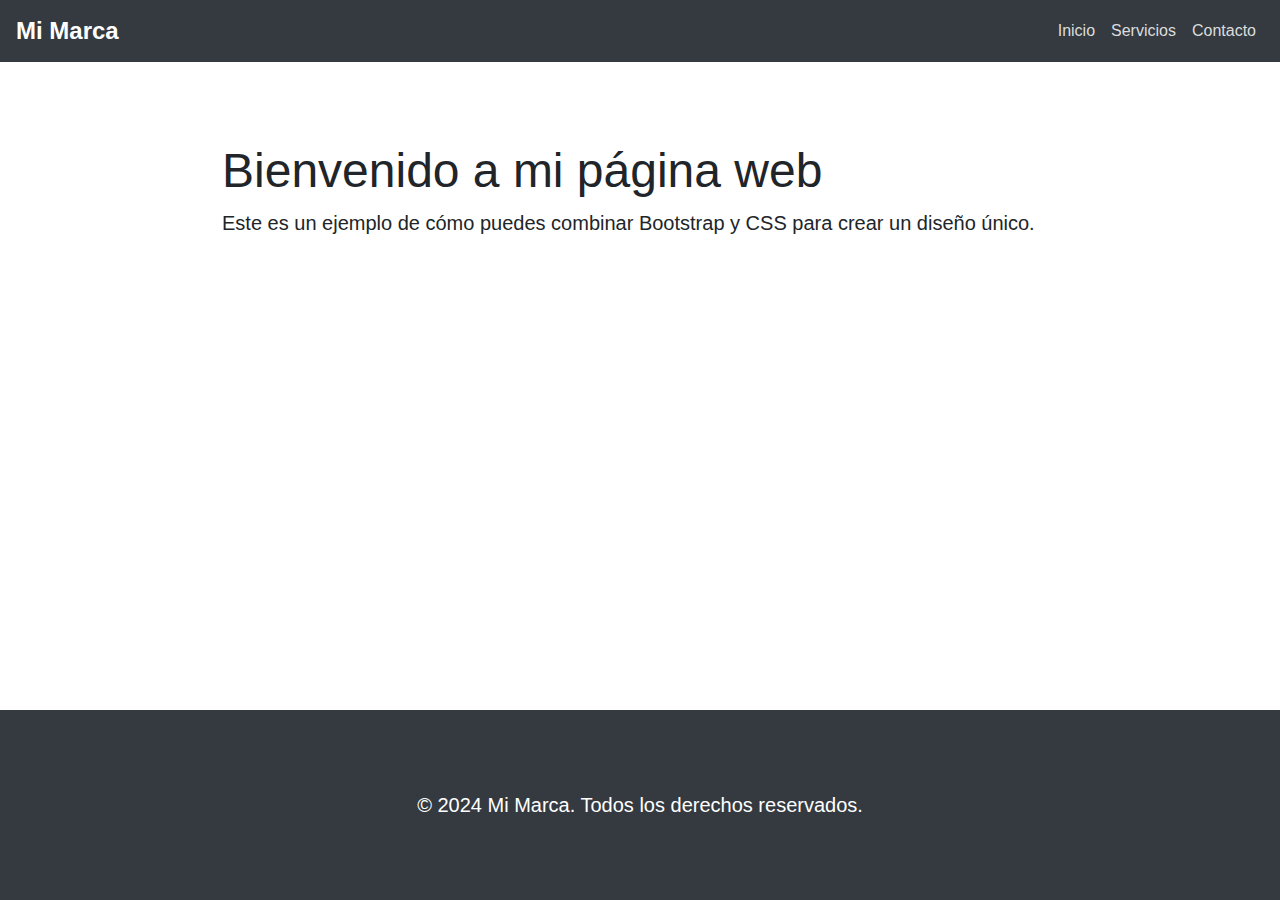
==== index.html @ 7938b510 "Inicio proyecto" ====
<!DOCTYPE html>
<html lang="en">
<head>
    <meta charset="UTF-8">
    <meta name="viewport" content="width=device-width, initial-scale=1.0">
    <title>Mi Página Web</title>
    <link href="https://maxcdn.bootstrapcdn.com/bootstrap/4.5.2/css/bootstrap.min.css" rel="stylesheet">
    <link rel="stylesheet" href="diseño.css">
</head>
<body>

    <!-- Navbar -->
    <nav class="navbar navbar-expand-lg navbar-dark bg-dark">
        <a class="navbar-brand" href="#">Mi Marca</a>
        <button class="navbar-toggler" type="button" data-toggle="collapse" data-target="#navbarNav" aria-controls="navbarNav" aria-expanded="false" aria-label="Toggle navigation">
            <span class="navbar-toggler-icon"></span>
        </button>
        <div class="collapse navbar-collapse" id="navbarNav">
            <ul class="navbar-nav ml-auto">
                <li class="nav-item">
                    <a class="nav-link" href="#">Inicio</a>
                </li>
                <li class="nav-item">
                    <a class="nav-link" href="#">Servicios</a>
                </li>
                <li class="nav-item">
                    <a class="nav-link" href="#">Contacto</a>
                </li>
            </ul>
        </div>
    </nav>

    <!-- Contenido Principal -->
    <div class="container my-5">
        <h1>Bienvenido a mi página web</h1>
        <p>Este es un ejemplo de cómo puedes combinar Bootstrap y CSS para crear un diseño único.</p>
    </div>

    <!-- Footer -->
    <footer class="footer bg-dark text-white text-center">
        <div class="container">
            <p class="mb-0">© 2024 Mi Marca. Todos los derechos reservados.</p>
        </div>
    </footer>

    <script src="https://code.jquery.com/jquery-3.5.1.slim.min.js"></script>
    <script src="https://cdn.jsdelivr.net/npm/@popperjs/core@2.5.4/dist/umd/popper.min.js"></script>
    <script src="https://maxcdn.bootstrapcdn.com/bootstrap/4.5.2/js/bootstrap.min.js"></script>
</body>
</html>
---- diseño.css ----
/* Estilos para la Navbar */
.navbar {
    background-color: #333;
}

.navbar-brand {
    font-size: 1.5rem;
    font-weight: bold;
}

.nav-link {
    color: #ddd !important;
    transition: color 0.3s;
}

.nav-link:hover {
    color: #fff !important;
}

/* Estilos para el Contenido Principal */
.container {
    max-width: 900px; /* Aumenta el ancho máximo del contenedor */
    padding: 2rem; /* Aumenta el padding interno */
    margin-top: 2rem; /* Ajusta el margen superior */
    margin-bottom: 2rem; /* Ajusta el margen inferior */
}

h1 {
    font-size: 3rem; /* Aumenta el tamaño de la fuente del encabezado */
}

p {
    font-size: 1.25rem; /* Aumenta el tamaño de la fuente del párrafo */
}

/* Estilos para el Footer */
.footer {
    position: fixed;
    left: 0;
    bottom: 0;
    width: 100%;
    background-color: #333;
    color: white;
    text-align: center;
    padding: 1rem 0;
}
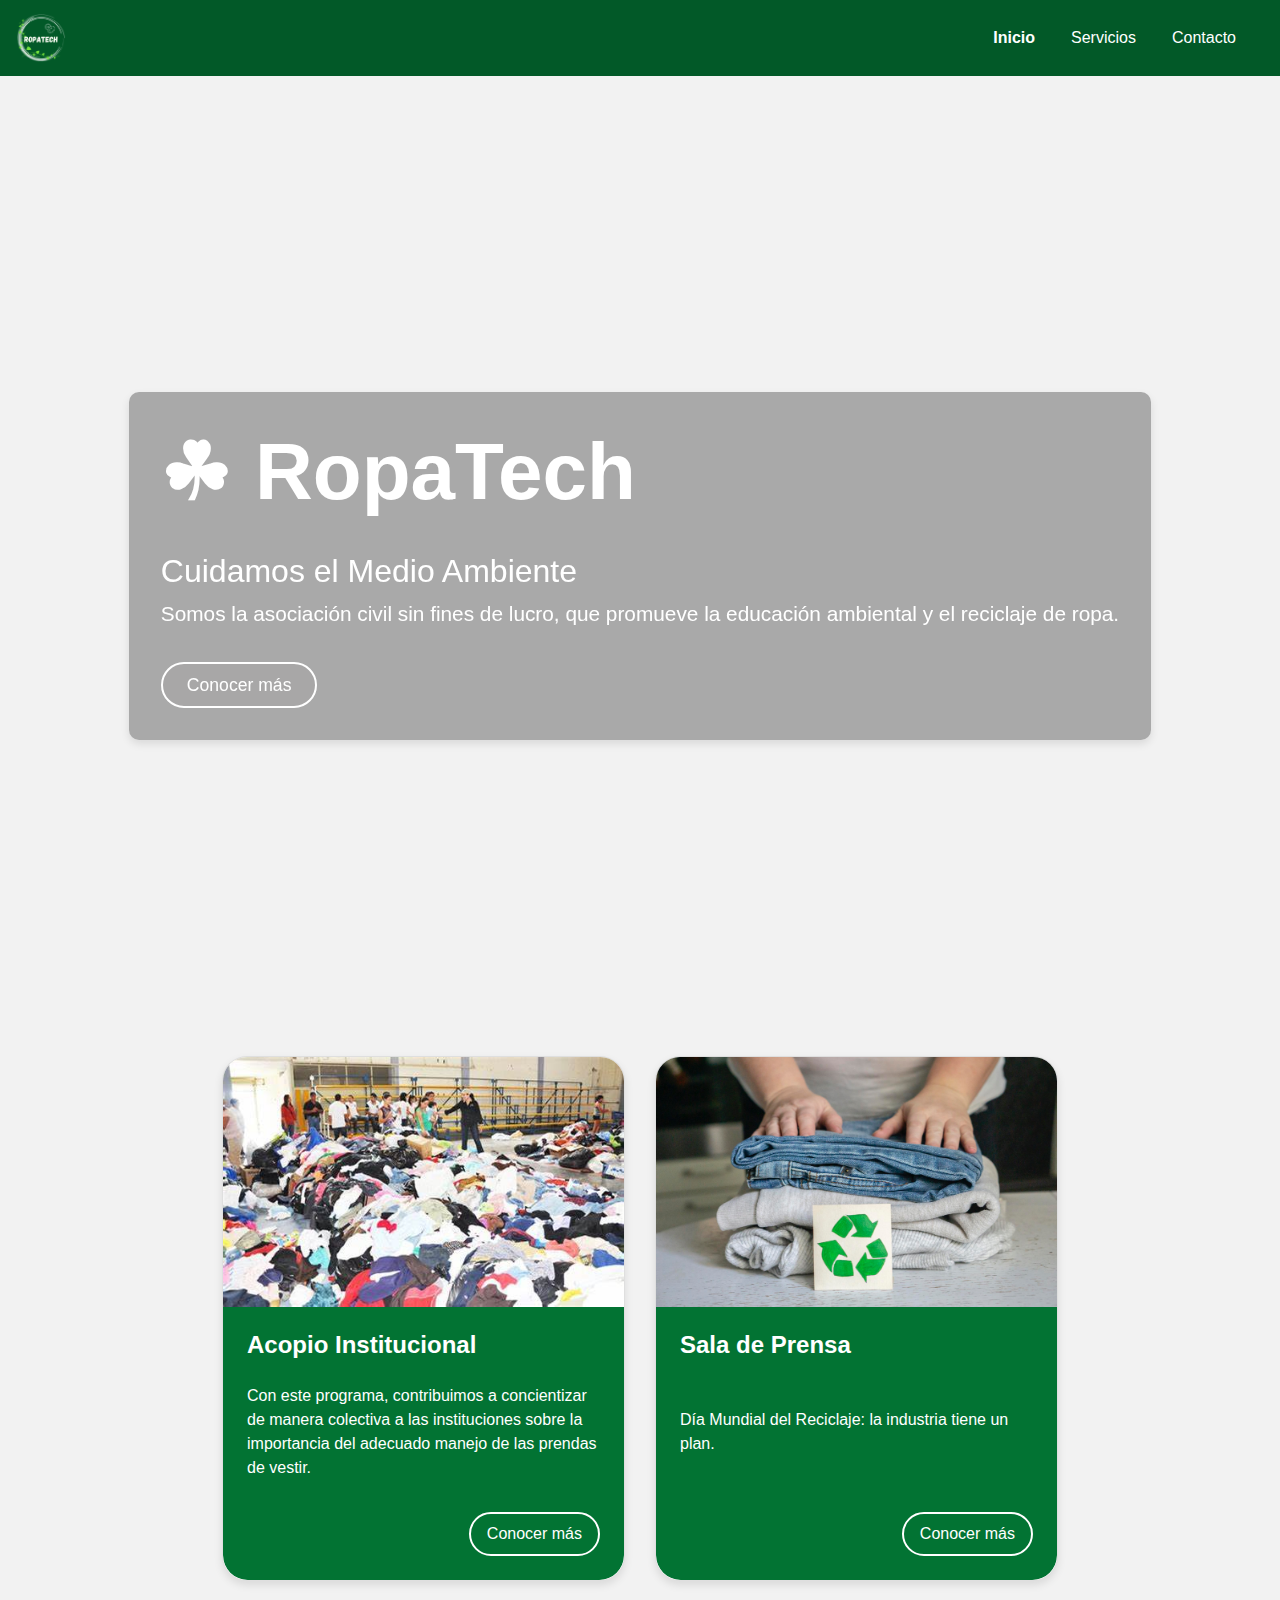
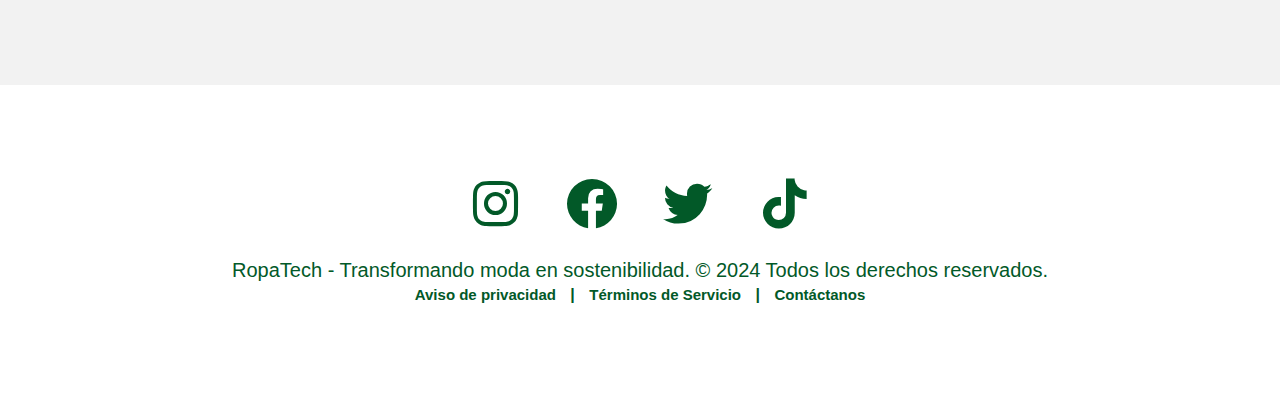
==== commit 90f7691d: "actualizo archivos" ====
--- a/index.html
+++ b/index.html
@@ -3,25 +3,28 @@
 <head>
     <meta charset="UTF-8">
     <meta name="viewport" content="width=device-width, initial-scale=1.0">
-    <title>Mi Página Web</title>
+    <link rel="icon" href="Imagen/1.png" type="image/png">
+    <title>| RopaTech</title>
     <link href="https://maxcdn.bootstrapcdn.com/bootstrap/4.5.2/css/bootstrap.min.css" rel="stylesheet">
-    <link rel="stylesheet" href="diseño.css">
+    <!-- Iconos -->
+	<link rel="stylesheet" href="https://cdn.jsdelivr.net/npm/boxicons@latest/css/boxicons.min.css">
+    <link rel="stylesheet" href="src/diseño.css">
 </head>
 <body>
 
     <!-- Navbar -->
-    <nav class="navbar navbar-expand-lg navbar-dark bg-dark">
-        <a class="navbar-brand" href="#">Mi Marca</a>
+    <nav class="navbar navbar-expand-lg navbar-dark">
+        <a class="navbar-brand" href="index.html"><img src="Imagen/1.png" style="height: 50px;" alt="Logo1"></a>
         <button class="navbar-toggler" type="button" data-toggle="collapse" data-target="#navbarNav" aria-controls="navbarNav" aria-expanded="false" aria-label="Toggle navigation">
             <span class="navbar-toggler-icon"></span>
         </button>
         <div class="collapse navbar-collapse" id="navbarNav">
             <ul class="navbar-nav ml-auto">
-                <li class="nav-item">
-                    <a class="nav-link" href="#">Inicio</a>
+                <li class="nav-item active">
+                    <a class="nav-link" href="index.html">Inicio</a>
                 </li>
                 <li class="nav-item">
-                    <a class="nav-link" href="#">Servicios</a>
+                    <a class="nav-link" href="empresa.html">Servicios</a>
                 </li>
                 <li class="nav-item">
                     <a class="nav-link" href="#">Contacto</a>
@@ -30,16 +33,64 @@
         </div>
     </nav>
 
+    <!-- Imagen de fondo -->
+    <div class="hero-image">
+        <div class="hero-text">
+            <h1>☘︎ RopaTech</h1><br>
+            <h2>Cuidamos el Medio Ambiente</h2>
+            <p>Somos la asociación civil sin fines de lucro, que promueve la educación ambiental y el reciclaje de ropa.</p>
+            <a class="btn btn-outline-light" href="usuario.html">Conocer más</a>
+        </div>
+    </div>
+
     <!-- Contenido Principal -->
     <div class="container my-5">
-        <h1>Bienvenido a mi página web</h1>
-        <p>Este es un ejemplo de cómo puedes combinar Bootstrap y CSS para crear un diseño único.</p>
+        <div class="row">
+            <div class="col-sm-12 col-md-6 mb-4"> <!-- Cambiado de col-md-6 a col-md-8 -->
+                <div class="card custom-card">
+                    <img src="Imagen/centro_acopio.jpg" class="card-img-top" alt="Acopio Institucional">
+                    <div class="card-body">
+                        <h5 class="card-title">Acopio Institucional</h5>
+                        <p class="card-text">Con este programa, contribuimos a concientizar de manera colectiva a las instituciones sobre la importancia del adecuado manejo de las prendas de vestir.</p>
+                        <a href="acopio.html" class="btn btn-outline-light">Conocer más</a>
+                    </div>
+                </div>
+            </div>
+            <div class="col-sm-12 col-md-6 mb-4"> <!-- Cambiado de col-md-6 a col-md-8 -->
+                <div class="card custom-card">
+                    <img src="Imagen/ropa.jpg" class="card-img-top" alt="Sala de Prensa">
+                    <div class="card-body">
+                        <h5 class="card-title">Sala de Prensa</h5>
+                        <p class="card-text">Día Mundial del Reciclaje: la industria tiene un plan.</p>
+                        <a href="info.html" class="btn btn-outline-light">Conocer más</a>
+                    </div>
+                </div>
+            </div>
+            
+        </div>
     </div>
+    
+    
 
     <!-- Footer -->
-    <footer class="footer bg-dark text-white text-center">
+    <footer class="footer">
         <div class="container">
-            <p class="mb-0">© 2024 Mi Marca. Todos los derechos reservados.</p>
+            <a href="https://www.instagram.com/" target="_blank" class="social_link" id="f1">
+                <i class="bx bxl-instagram social_icon"></i>
+            </a>
+            <a href="https://es-la.facebook.com/" target="_blank" class="social_link">
+                <i class="bx bxl-facebook-circle social_icon"></i>
+            </a>
+            <a href="https://twitter.com/?lang=es" target="_blank" class="social_link">
+                <i class="bx bxl-twitter social_icon"></i>
+            </a>
+            <a href="https://www.tiktok.com/es/" target="_blank" class="social_link">
+                <i class="bx bxl-tiktok social_icon"></i>
+            </a>
+            <br>
+            <p class="mb-0">RopaTech - Transformando moda en sostenibilidad. © 2024 Todos los derechos reservados. 
+                <b><h6><a class="social_link tam" href="#">Aviso de privacidad</a> | <a class="social_link tam" href="#">Términos de Servicio</a> | <a class="social_link tam" href="#">Contáctanos</a></h6></b>
+            </p>
         </div>
     </footer>
 
--- a/src/diseño.css
+++ b/src/diseño.css
@@ -0,0 +1,410 @@
+body{
+    background-color: #F2F2F2;
+}
+
+/* Estilos para la Navbar */
+.navbar {
+    background-color: #025928; /* Verde oscuro */
+}
+
+.navbar-brand {
+    font-size: 1.5rem;
+    font-weight: bold;
+}
+
+/* Estilo para los enlaces de la barra de navegación */
+.nav-item a {
+    text-decoration: none; /* Quita el subrayado de los enlaces */
+    color: rgb(255, 255, 255, 0.5); /* Color de texto para los enlaces no activos */
+    padding: 10px; /* Espaciado interno */
+}
+
+/* Estilo para la página activa */
+.nav-item.active a {
+    color: #28a745; /* Cambia el color de texto para el enlace activo */
+    font-weight: bold; /* Añade negrita al enlace activo para resaltarlo */
+}
+
+.nav-link {
+    color: #fff !important; /* Blanco para contraste */
+    transition: color 0.3s;
+    margin-right: 20px;
+}
+
+.nav-link:hover {
+    color: #d4d4d4 !important; /* Gris claro al pasar el cursor */
+    border-bottom: 2px solid #d4d4d4;
+}
+
+/* Estilos para la imagen de fondo */
+.hero-image {
+    background-image: url('/Software/Imagen/reciclaje_ropa.jpg'); 
+    height: 100vh;
+    background-position: center;
+    background-repeat: no-repeat;
+    background-size: cover;
+    position: relative;
+    color: white;
+    text-align: center;
+    display: flex;
+    justify-content: center;
+    align-items: center;
+}
+
+.hero-text {
+    background-color: rgba(0, 0, 0, 0.3); /* Fondo semitransparente */
+    backdrop-filter: blur(5px); /* Difuminado */
+    padding: 2rem;
+    border-radius: 10px;
+    box-shadow: 0 4px 8px rgba(0, 0, 0, 0.1); /* Sombra sutil */
+    text-align: left;
+    margin-top: 80px; /* Margen superior para separar del navbar */
+}
+
+.hero-text h1 {
+    font-size: 5rem;
+    font-family: 'Arial', sans-serif; /* Cambiar el tipo de letra */
+    font-weight: bold;
+}
+
+.hero-text p {
+    font-size: 1.3rem;
+    font-family: 'Arial', sans-serif; /* Cambiar el tipo de letra */
+}
+
+.hero-text .btn {
+    margin-top: 1rem;
+    font-size: 1.1rem;
+    padding: 0.5rem 1.5rem;
+    background-color: rgba(161, 160, 160, 0.3); /* Fondo blanco semitransparente */
+    border: 2px solid white; /* Contorno blanco */
+    border-radius: 25px; /* Bordes curvos */
+    color: white; /* Texto en blanco */
+    transition: background-color 0.3s, color 0.3s; /* Transición suave para el fondo y el texto */
+}
+
+.hero-text .btn:hover {
+    background-color: rgba(255, 255, 255, 0.5); /* Fondo más opaco al pasar el cursor */
+    color: #333; /* Cambia el color del texto al pasar el cursor */
+}
+
+
+/* Estilos para el Contenido Principal */
+.container {
+    max-width: 900px; /* Aumenta el ancho máximo del contenedor */
+    padding: 2rem; /* Aumenta el padding interno */
+    margin-top: 2rem; /* Ajusta el margen superior */
+    margin-bottom: 2rem; /* Ajusta el margen inferior */
+}
+
+.custom-card {
+    display: flex;
+    flex-direction: column;
+    justify-content: space-between;
+    border-radius: 25px; /* Bordes curvos */
+    overflow: hidden; /* Para que las esquinas de la imagen también sean curvadas */
+    box-shadow: 0 4px 8px rgba(0, 0, 0, 0.1); /* Sombra sutil */
+    margin-bottom: 2rem; /* Mayor espaciado entre los contenedores */
+    height: 100%; /* Asegura que las tarjetas se estiren para ocupar el espacio */
+    max-width: 100%; /* Asegura que el contenedor ocupe el ancho máximo permitido */
+}
+
+.custom-card .card-img-top {
+    flex-shrink: 0;
+    object-fit: cover; /* Asegura que la imagen cubra el contenedor sin deformarse */
+    height: 250px; /* Incrementa la altura de la imagen */
+}
+
+.custom-card .card-body {
+    background-color: #027333; /* Fondo verde */
+    color: white; /* Texto blanco */
+    border-radius: 0 0 25px 25px; /* Bordes curvos solo en la parte inferior */
+    padding: 1.5rem; /* Espaciado interno */
+    flex-grow: 1; /* Asegura que el cuerpo crezca para llenar el espacio */
+    display: flex;
+    flex-direction: column;
+    justify-content: space-between;
+}
+
+.custom-card .card-title {
+    font-size: 1.5rem; /* Tamaño de fuente del título */
+    font-weight: bold; /* Negrita para el título */
+    margin-bottom: 0.5rem; /* Espaciado inferior del título */
+}
+
+.custom-card .card-text {
+    font-size: 1rem; /* Tamaño de fuente del texto */
+    margin-bottom: 1rem; /* Espaciado inferior del texto */
+}
+
+.custom-card .btn {
+    background-color: #027333; /* Fondo blanco semitransparente */
+    border: 2px solid white; /* Contorno blanco */
+    border-radius: 25px; /* Bordes curvos */
+    color: white; /* Texto blanco */
+    transition: background-color 0.3s, color 0.3s; /* Transición suave para el fondo y el texto */
+    font-size: 1rem; /* Tamaño de fuente del botón */
+    padding: 0.5rem 1rem; /* Espaciado interno del botón */
+    align-self: flex-end; /* Alinea el botón al final del contenedor */
+}
+
+.custom-card .btn:hover {
+    background-color: rgba(255, 255, 255, 0.5); /* Fondo más opaco al pasar el cursor */
+    color: #333; /* Cambia el color del texto al pasar el cursor */
+}
+
+
+h1 {
+    font-size: 3rem; /* Aumenta el tamaño de la fuente del encabezado */
+}
+
+p {
+    font-size: 1.25rem; /* Aumenta el tamaño de la fuente del párrafo */
+}
+
+/* Estilos para el Footer */
+.footer {
+    background-color: #FFFFFF; 
+    color: #025928;
+    text-align: center;
+    padding: 1rem 0;
+    margin-top: auto;
+}
+
+@media (max-width: 760px) {
+    #staticmap{
+        max-width: 100%;
+        height: auto;  
+    }
+    .hero-text {
+        margin-top: 30px; 
+        padding: .5rem;
+        /* Asegura que el cuadro ocupe el ancho completo */
+    }
+
+    .hero-text h1 {
+        font-size: 2rem;
+    }
+
+    .hero-text p {
+        font-size: 0.9rem; 
+    }
+
+    .hero-text .btn {
+        font-size: 0.9rem; 
+        padding: 0.4rem 0.8rem; 
+    }
+
+    .image-container {
+        text-align: center;
+    }
+
+    .infografia {
+        max-width: 100%;
+        height: auto;
+    }
+    #formulario {
+        margin-left: 40px;
+    max-width: 60%;
+    padding: 40px;
+   
+
+    }
+    }
+
+
+/*Footer*/
+.social_link{
+    font-size: 60px;
+    color: #025928;
+    margin-left: 10px;
+    margin-right: 10px;
+}
+.social_link:hover{
+    text-decoration: none;
+    color: rgba(2, 89, 40, 0.5);;
+}
+
+.social_icon:hover{
+    background-color: rgb(255, 255, 255, 0.5);
+    border-radius: 50%;
+}
+
+.imf {
+    height: 150px;
+    margin-bottom: 50px;
+}
+
+.tam {
+    margin-top: 5px;
+    font-size: 15px;
+}
+
+/*Onda*/
+.wave-container {
+    margin-top: 10px;
+    position: relative;
+    width: 100%;
+    height: 20px;
+    overflow: hidden;
+}
+
+.wave {
+    position: absolute;
+    bottom: 0;
+    width: 100%;
+    height: auto;
+}
+
+/* Contenido Principal */
+.container-fluid {
+    max-width: 90%; /* Aumenta el ancho máximo del contenedor */
+    padding: 2rem; /* Aumenta el padding interno */
+}
+
+/*Formulario*/
+#formulario {
+    margin-left: 20px;
+    max-width: 35%;
+    padding: 20px;
+    border-radius: 8px;
+    background-color: white;
+    box-shadow: 0 0 10px rgba(0, 0, 0, 0.1);
+}
+
+#formulario h2 {
+    margin-top: 100px;
+    color: #333;
+}
+
+input[type="text"] {
+    margin-left: 5%;
+    width: calc(65% - 12px);
+    padding: 8px;
+    margin-bottom: 15px;
+    border: none;
+    border-radius: 20px;
+    background-color: #f0f0f0;
+    transition: all 0.3s ease;
+}
+
+input[type="text"]:focus {
+    outline: none;
+    background-color: #e0e0e0;
+}
+
+.anc{
+    width: 100%;
+}
+
+.mapita {
+    width: 100%;
+}
+
+.mapa {
+    margin-left: auto;
+}
+
+/*Css info*/
+/* Estilos para la sección de Sobre Nosotros */
+#sobrenosotros {
+    padding: 2rem;
+    background-color: #f2f2f2;
+    text-align:justify;
+}
+
+#sobrenosotros .text-container {
+    background-color: white;
+    padding: 2rem;
+    border-radius: 10px;
+    box-shadow: 0 4px 8px rgba(0, 0, 0, 0.1); /* Sombra sutil */
+}
+
+#sobrenosotros h1 {
+    text-align:center;
+    font-size: 4.5rem;
+    color: #025928;
+    margin-bottom: 0.5rem;
+}
+
+#sobrenosotros h2 {
+    font-size: 1.5rem;
+    color: #333;
+    margin-bottom: 1rem;
+    font-weight: normal;
+}
+
+#sobrenosotros p {
+    font-size: 1.2rem;
+    color: #333;
+    line-height: 1.5;
+    margin-bottom: 1rem;
+}
+
+#impacto-ambiental li {
+    font-size: 1.5rem;
+    color: #333;
+    margin-bottom: 1rem;
+}
+#impacto-ambiental ul {
+    font-size: 1.3rem;
+    color: #333;
+    margin-bottom: 1rem;
+}
+
+#reciclaje-ropa .image-container {
+    text-align: center;
+    margin-bottom: 2rem;
+}
+
+#reciclaje-ropa .infografia {
+    max-width: 100%;
+    height: auto;
+    border-radius: 10px;
+    box-shadow: 0 4px 8px rgba(0, 0, 0, 0.1); /* Sombra sutil */
+}
+/* Mejora del diseño del formulario y el mapa */
+/* Mejora del diseño del formulario y el mapa */
+.container-fluid {
+    max-width: 90%;
+    padding: 2rem;
+    margin-top: 2rem;
+    margin-bottom: 2rem;
+    background: #ffffff;
+    border-radius: 10px;
+    box-shadow: 0 2px 10px rgba(0, 0, 0, 0.1);
+}
+
+#formulario {
+    padding: 20px;
+    border-radius: 8px;
+    background-color: white;
+    box-shadow: 0 0 10px rgba(0, 0, 0, 0.1);
+}
+
+.form-group label {
+    font-weight: bold;
+}
+
+.form-control {
+    border-radius: 5px;
+    box-shadow: inset 0 1px 2px rgba(0, 0, 0, 0.1);
+    margin-bottom: 15px;
+    width: 100%;
+}
+
+
+.mapa {
+    position: relative;
+}
+
+#staticMap {
+    border-radius: 10px;
+    box-shadow: 0 2px 10px rgba(0, 0, 0, 0.1);
+}
+
+#map {
+    border-radius: 10px;
+    box-shadow: 0 2px 10px rgba(0, 0, 0, 0.1);
+}
+
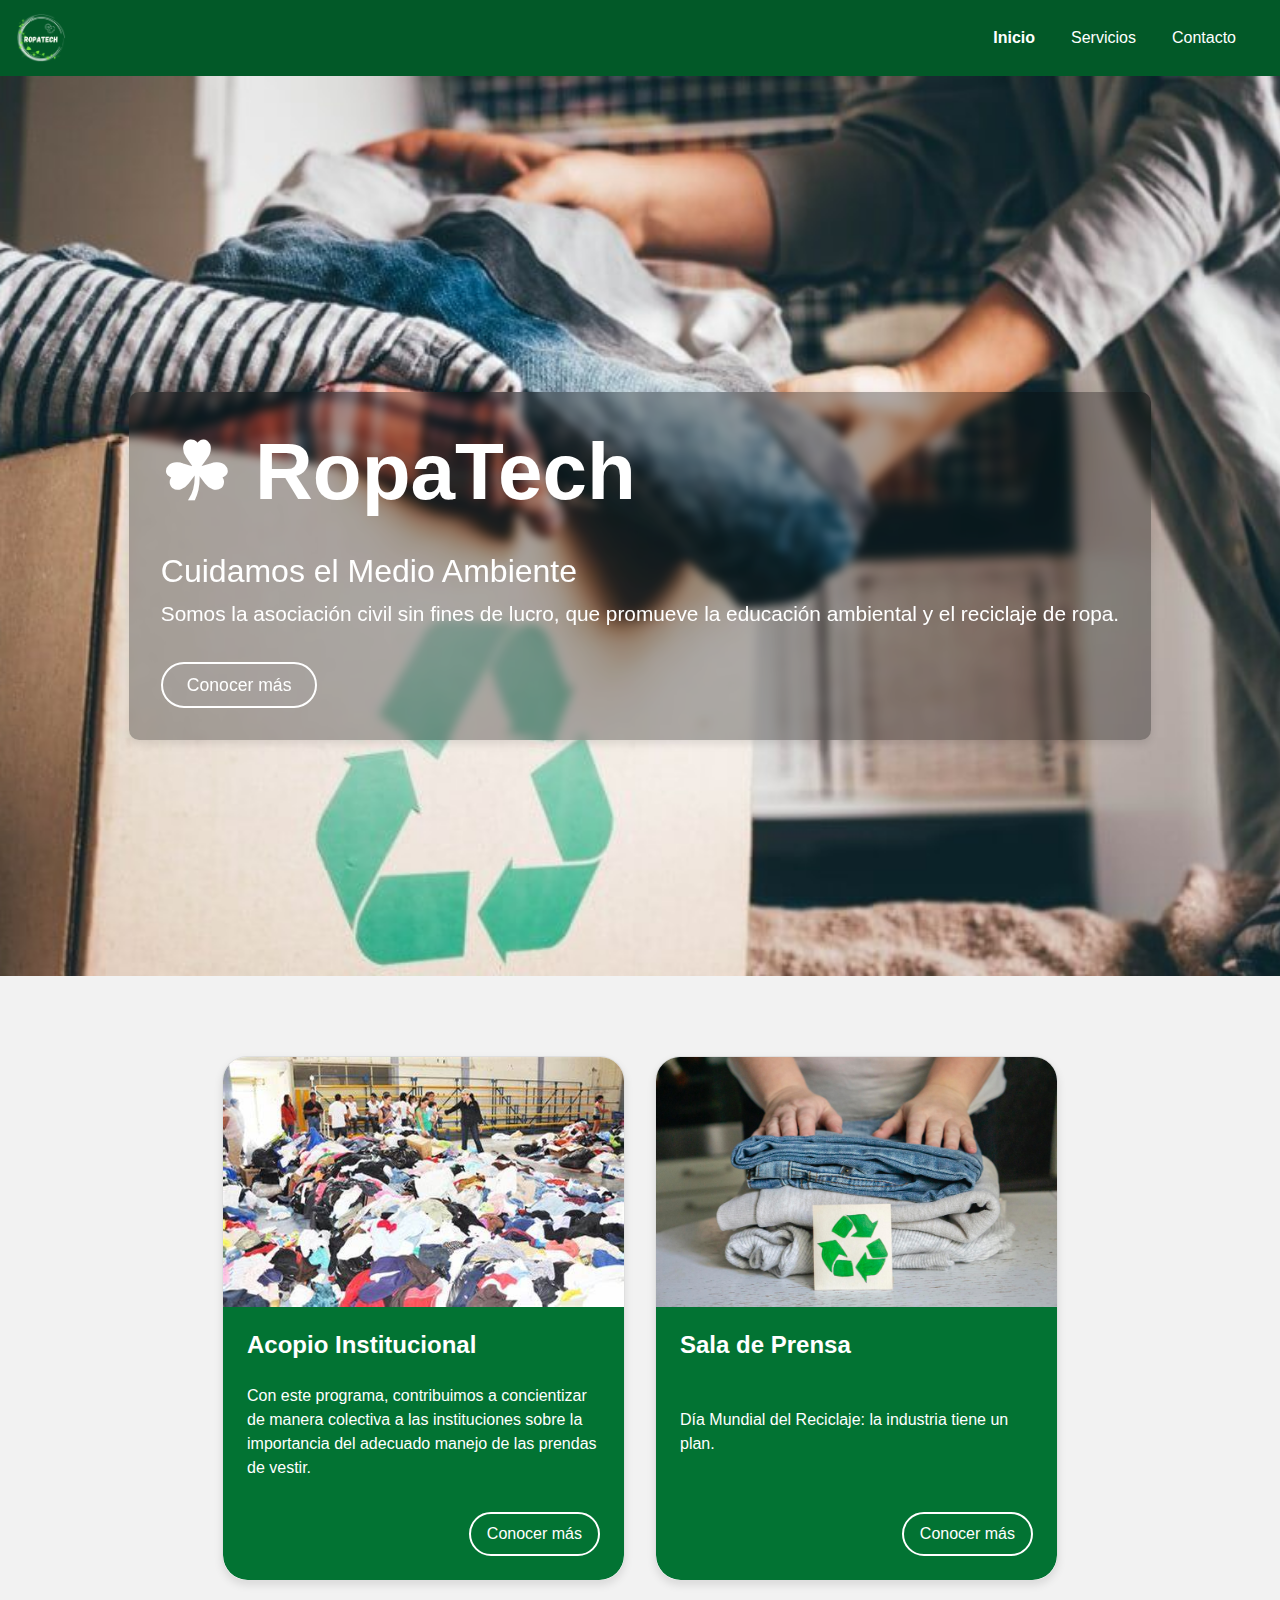
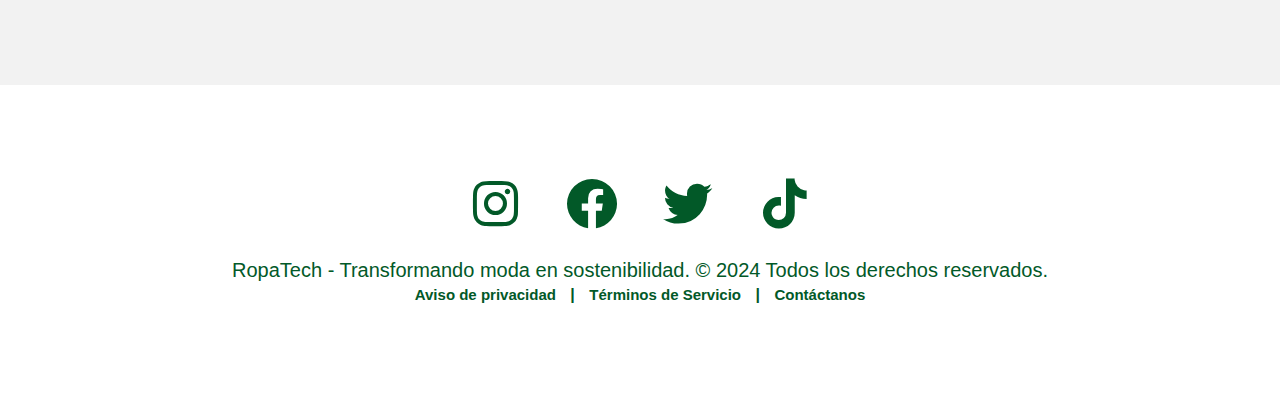
==== commit 0c293208: "Regreo al anterior commit" ====
--- a/index.html
+++ b/index.html
@@ -24,10 +24,10 @@
                     <a class="nav-link" href="index.html">Inicio</a>
                 </li>
                 <li class="nav-item">
-                    <a class="nav-link" href="empresa.html">Servicios</a>
+                    <a class="nav-link" href="sesion.html">Servicios</a>
                 </li>
                 <li class="nav-item">
-                    <a class="nav-link" href="#">Contacto</a>
+                    <a class="nav-link" href="#seccionFooter">Contacto</a>
                 </li>
             </ul>
         </div>
@@ -73,27 +73,32 @@
     
 
     <!-- Footer -->
-    <footer class="footer">
-        <div class="container">
-            <a href="https://www.instagram.com/" target="_blank" class="social_link" id="f1">
-                <i class="bx bxl-instagram social_icon"></i>
-            </a>
-            <a href="https://es-la.facebook.com/" target="_blank" class="social_link">
-                <i class="bx bxl-facebook-circle social_icon"></i>
-            </a>
-            <a href="https://twitter.com/?lang=es" target="_blank" class="social_link">
-                <i class="bx bxl-twitter social_icon"></i>
-            </a>
-            <a href="https://www.tiktok.com/es/" target="_blank" class="social_link">
-                <i class="bx bxl-tiktok social_icon"></i>
-            </a>
-            <br>
-            <p class="mb-0">RopaTech - Transformando moda en sostenibilidad. © 2024 Todos los derechos reservados. 
-                <b><h6><a class="social_link tam" href="#">Aviso de privacidad</a> | <a class="social_link tam" href="#">Términos de Servicio</a> | <a class="social_link tam" href="#">Contáctanos</a></h6></b>
-            </p>
-        </div>
-    </footer>
-
+    <section id="seccionFooter">
+        <footer class="footer">
+            <div class="container">
+                <a href="https://www.instagram.com/" target="_blank" class="social_link" id="f1">
+                    <i class="bx bxl-instagram social_icon"></i>
+                </a>
+                <a href="https://es-la.facebook.com/" target="_blank" class="social_link">
+                    <i class="bx bxl-facebook-circle social_icon"></i>
+                </a>
+                <a href="https://twitter.com/?lang=es" target="_blank" class="social_link">
+                    <i class="bx bxl-twitter social_icon"></i>
+                </a>
+                <a href="https://www.tiktok.com/es/" target="_blank" class="social_link">
+                    <i class="bx bxl-tiktok social_icon"></i>
+                </a>
+                <br>
+                <p class="mb-0">RopaTech - Transformando moda en sostenibilidad. © 2024 Todos los derechos reservados.
+                    <b>
+                        <h6><a class="social_link tam" href="#">Aviso de privacidad</a> | <a class="social_link tam"
+                                href="#">Términos de Servicio</a> | <a class="social_link tam" href="#">Contáctanos</a>
+                        </h6>
+                    </b>
+                </p>
+            </div>
+        </footer>
+    </section>
     <script src="https://code.jquery.com/jquery-3.5.1.slim.min.js"></script>
     <script src="https://cdn.jsdelivr.net/npm/@popperjs/core@2.5.4/dist/umd/popper.min.js"></script>
     <script src="https://maxcdn.bootstrapcdn.com/bootstrap/4.5.2/js/bootstrap.min.js"></script>
--- a/src/diseño.css
+++ b/src/diseño.css
@@ -38,7 +38,7 @@
 
 /* Estilos para la imagen de fondo */
 .hero-image {
-    background-image: url('/Software/Imagen/reciclaje_ropa.jpg'); 
+    background-image: url("../Imagen/reciclaje_ropa.jpg"); 
     height: 100vh;
     background-position: center;
     background-repeat: no-repeat;
